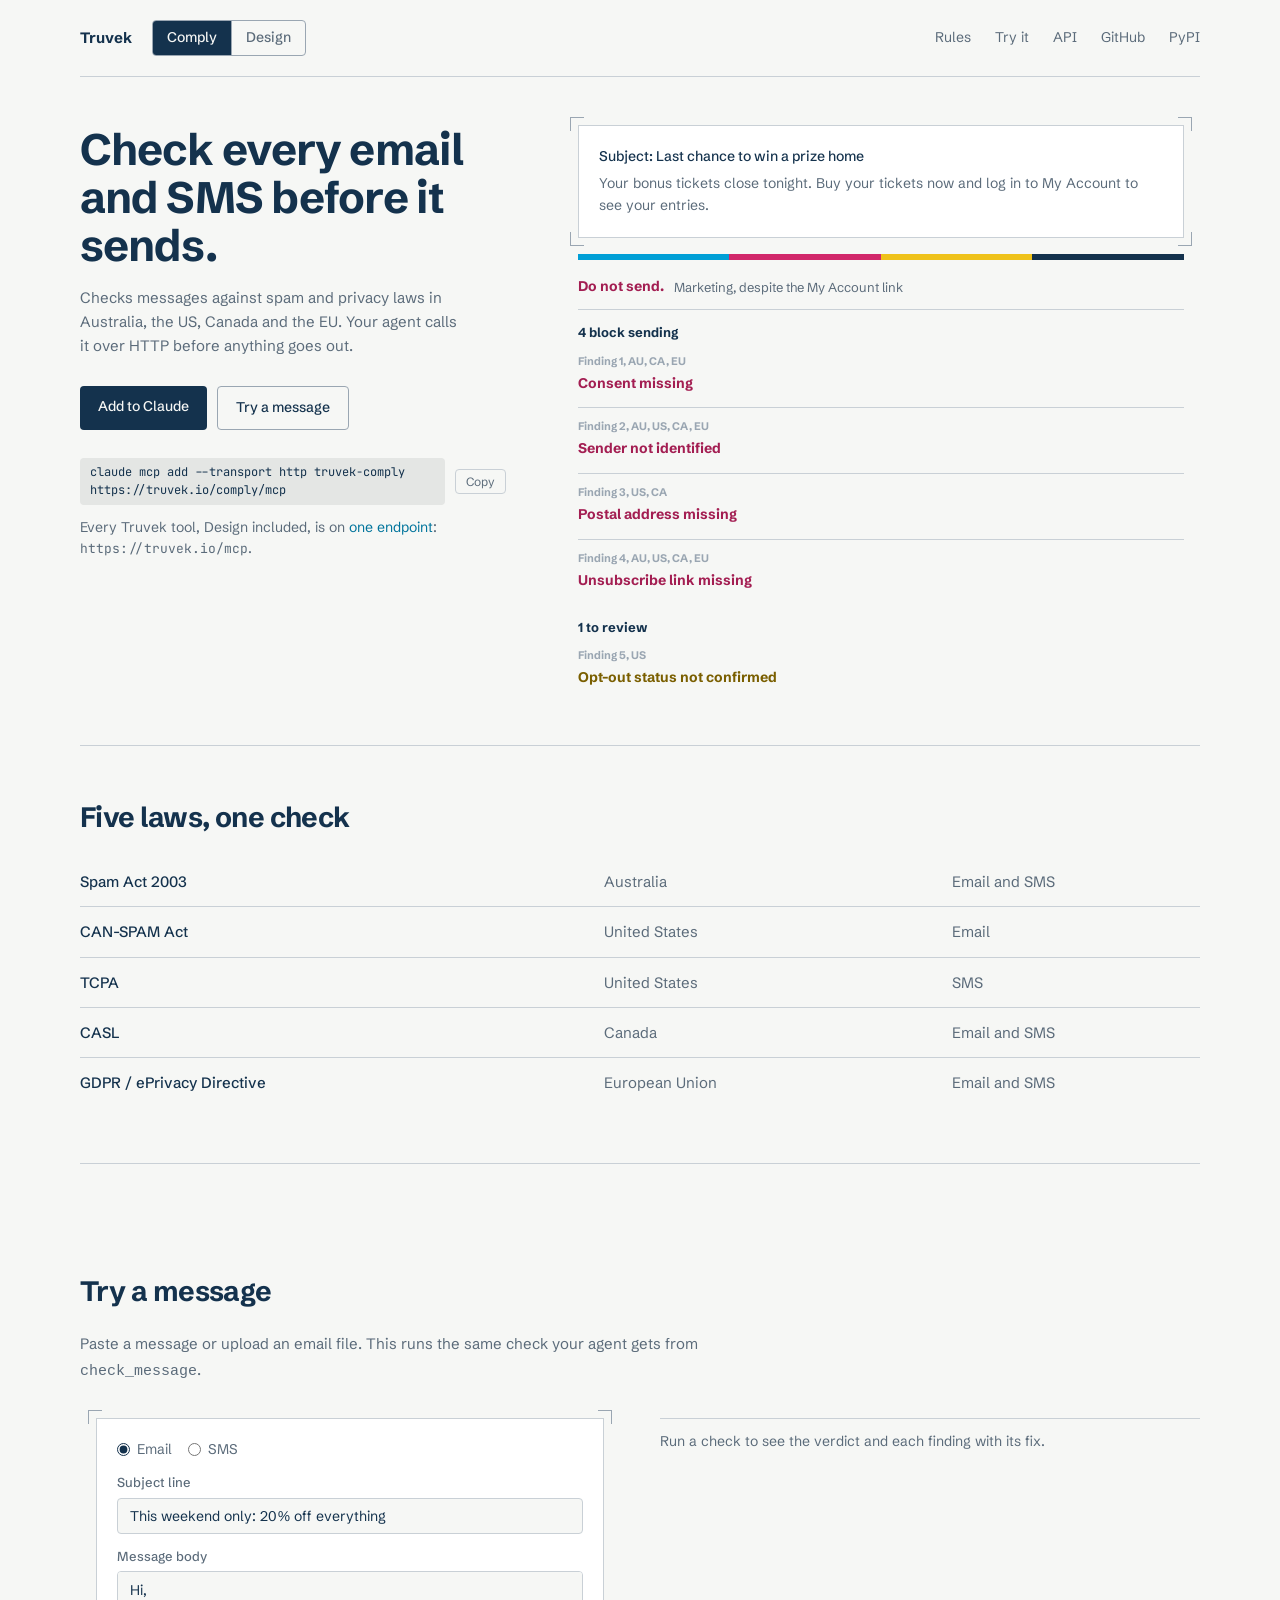
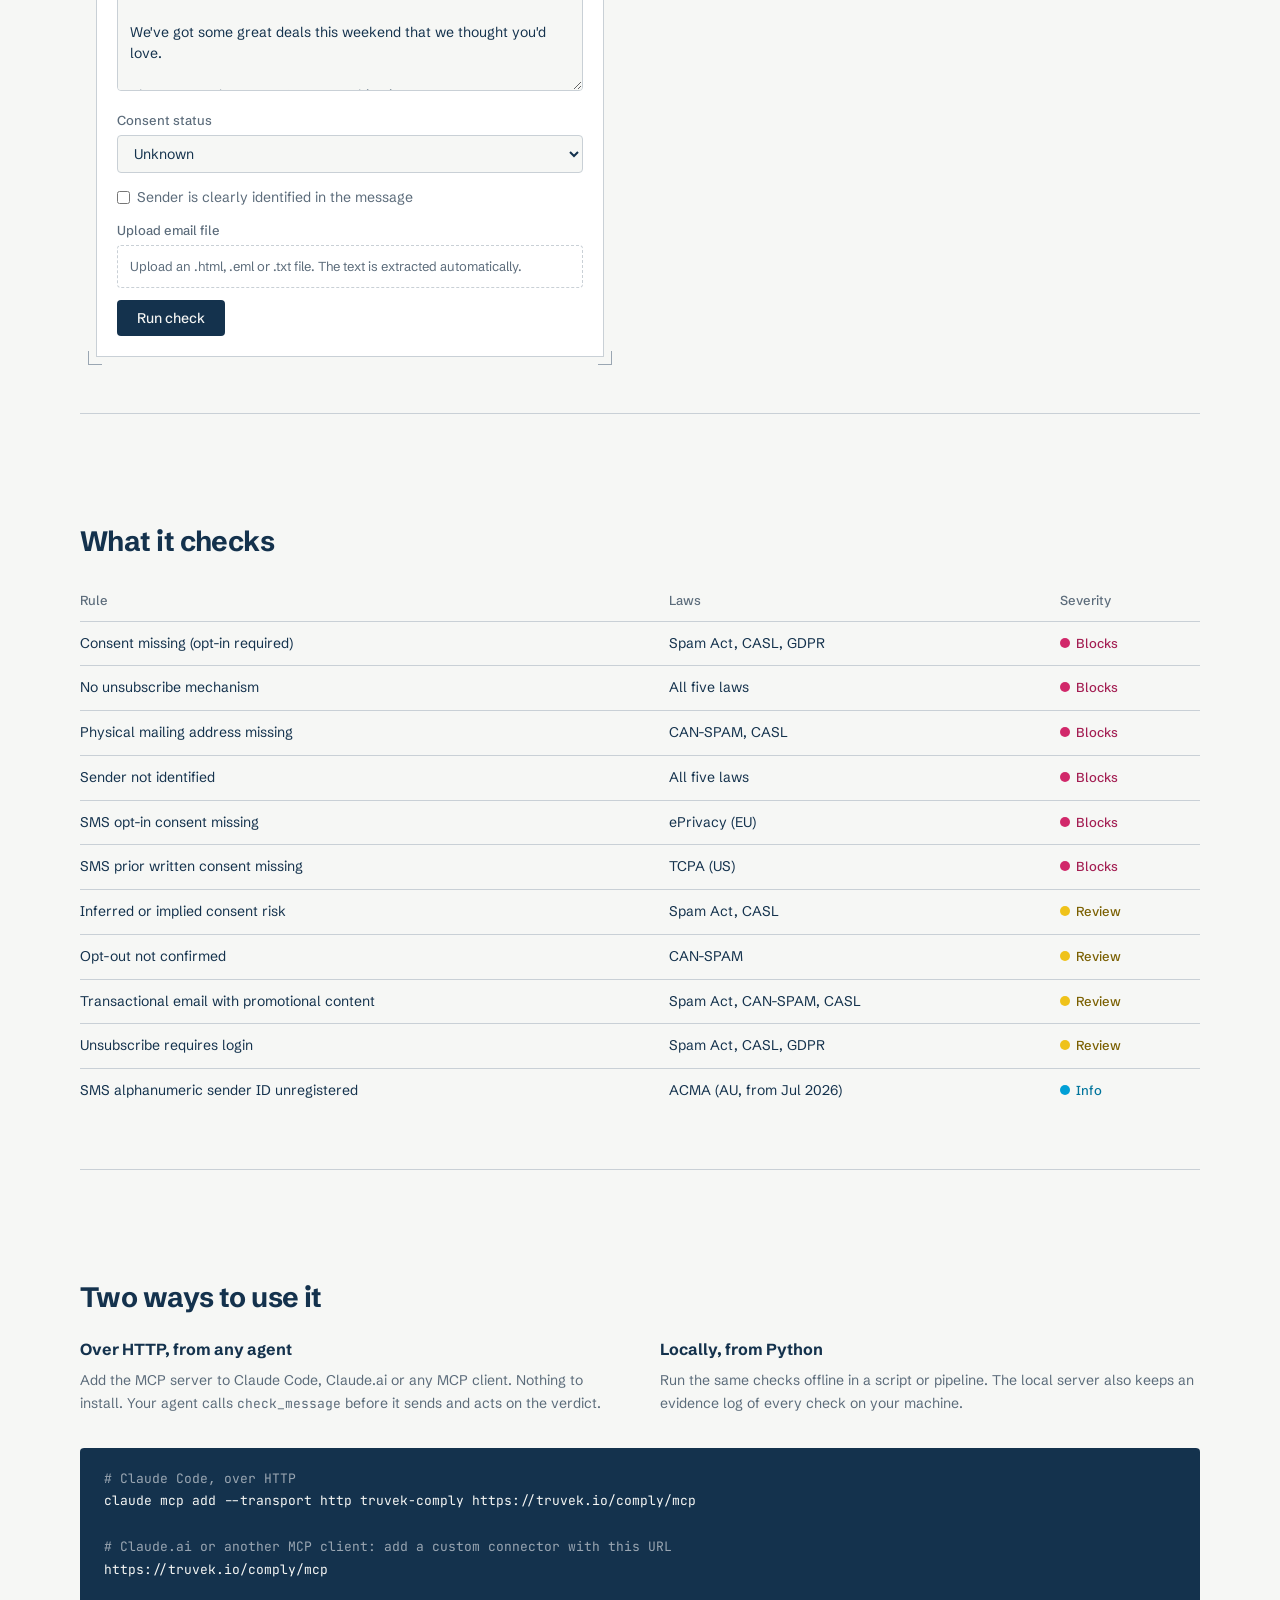
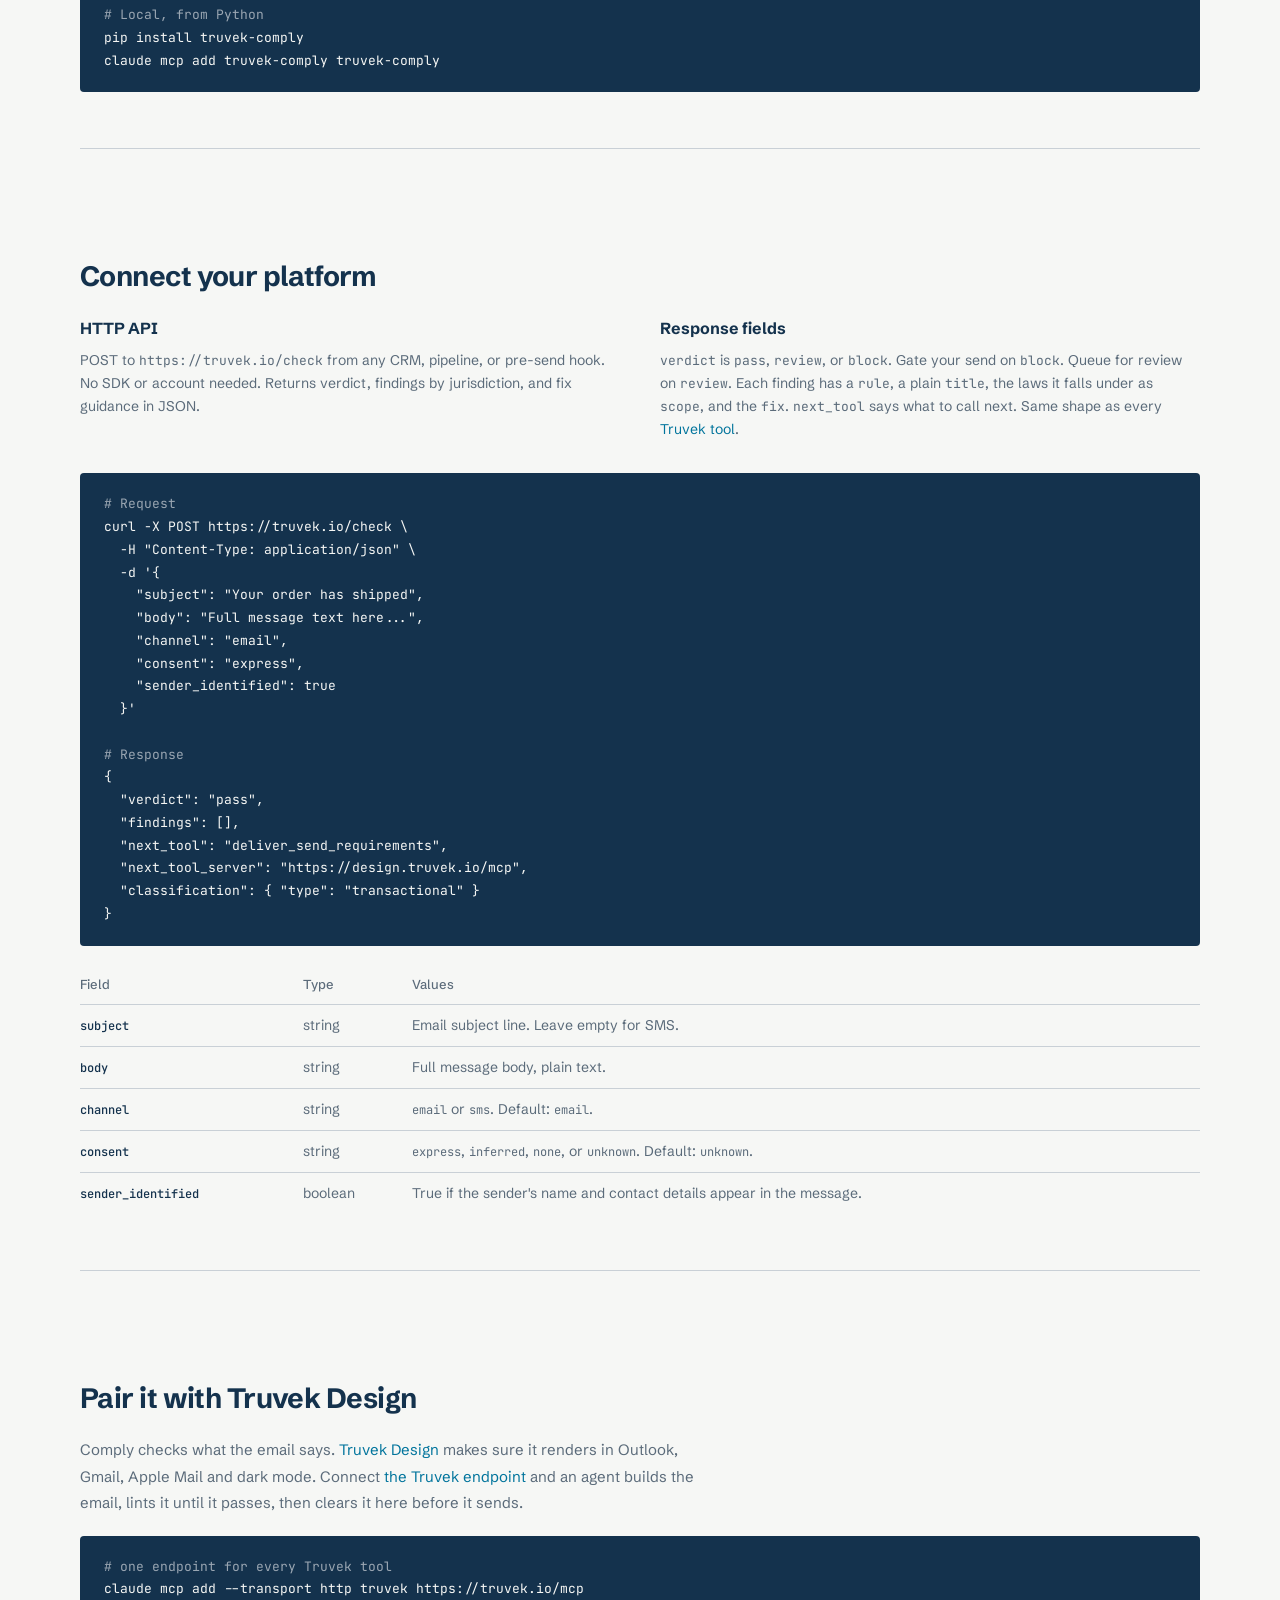
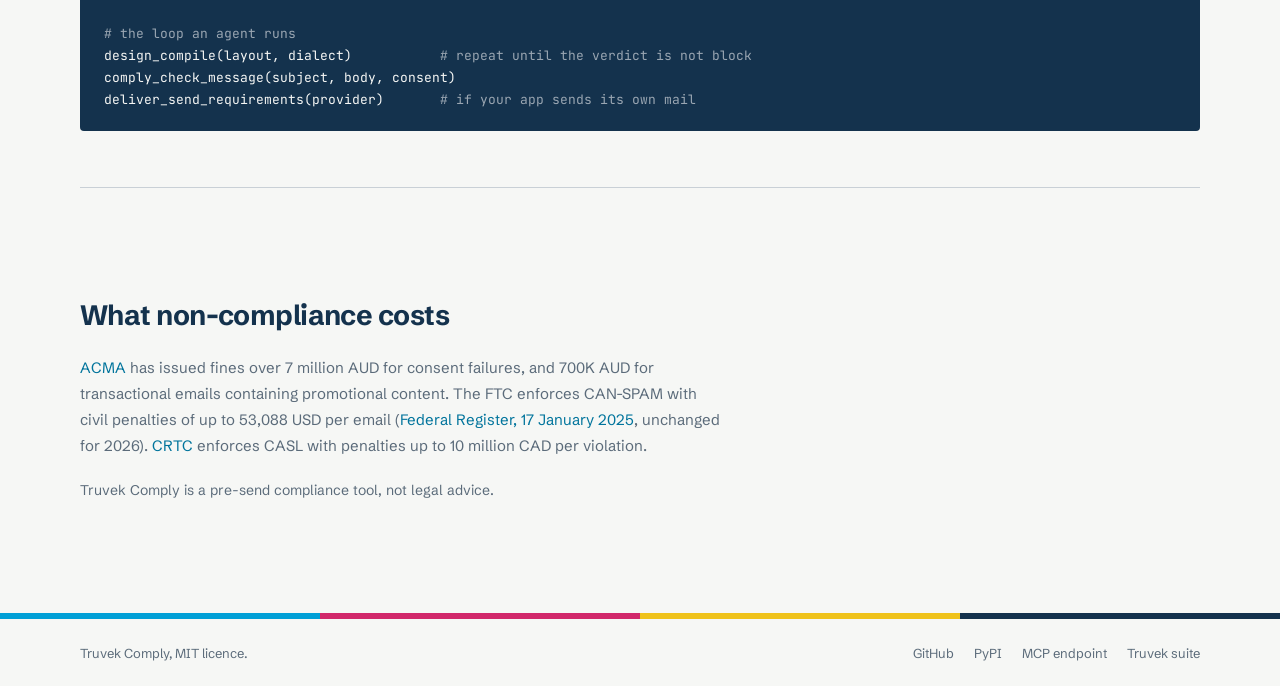
==== static/comply.html @ 64cd944d "Truvek suite at the root, Comply at /comply / is now the suite: the agent loop and one HTTP install " ====
<!DOCTYPE html>
<html lang="en">
<head>
  <meta charset="UTF-8">
  <meta name="viewport" content="width=device-width, initial-scale=1.0">
  <title>Truvek Comply: pre-send compliance for email and SMS</title>
  <meta name="description" content="Checks messages against spam and privacy laws before you send. Covers Spam Act (AU), CAN-SPAM (US), CASL (CA), and GDPR (EU). Works as an MCP tool inside Claude.">
  <link rel="preconnect" href="https://fonts.googleapis.com">
  <link rel="preconnect" href="https://fonts.gstatic.com" crossorigin>
  <link href="https://fonts.googleapis.com/css2?family=Schibsted+Grotesk:wght@400;500;700&family=JetBrains+Mono:wght@400;500&display=swap" rel="stylesheet">
  <style>
    *, *::before, *::after { box-sizing: border-box; margin: 0; padding: 0; }

    :root {
      --proof-white: #F6F7F5;
      --press-navy:  #14324D;
      --rule-slate:  #9AA6B2;
      --rule-light:  #C9D0D6;
      --text-muted:  #5B6B7A;
      --magenta:     #D1286A;
      --magenta-ink: #A31E52;
      --yellow:      #EFC21A;
      --yellow-ink:  #7A5F00;
      --cyan:        #009FD6;
      --cyan-ink:    #00749C;
    }

    html { scroll-behavior: smooth; }

    body {
      background: var(--proof-white);
      color: var(--press-navy);
      font-family: 'Schibsted Grotesk', system-ui, sans-serif;
      font-size: 16px;
      line-height: 1.55;
    }

    a { color: var(--cyan-ink); text-decoration: none; }
    a:hover { text-decoration: underline; }

    *:focus-visible {
      outline: 2px solid var(--cyan);
      outline-offset: 2px;
    }

    @media (prefers-reduced-motion: reduce) {
      *, *::before, *::after { transition-duration: 0.01ms !important; }
    }

    /* ---- layout ---- */
    .wrap { max-width: 1200px; margin: 0 auto; padding: 0 40px; }
    @media (max-width: 600px) { .wrap { padding: 0 20px; } }

    /* ---- nav ---- */
    nav { padding: 20px 0 0; }
    .nav-inner {
      display: flex;
      align-items: center;
      justify-content: space-between;
      border-bottom: 1px solid var(--rule-light);
      padding-bottom: 20px;
    }
    .logo { font-weight: 700; font-size: 15px; color: var(--press-navy); }
    .nav-inner { flex-wrap: wrap; gap: 16px; }
    .brand { display: flex; align-items: center; gap: 20px; flex-wrap: wrap; }
    /* suite switch: same markup and styles as static/design.html */
    .suite { display: flex; border: 1px solid var(--rule-slate); border-radius: 4px; overflow: hidden; }
    .suite a { padding: 6px 14px; font-size: 14px; font-weight: 500; color: var(--text-muted); }
    .suite a + a { border-left: 1px solid var(--rule-slate); }
    .suite a:hover { color: var(--press-navy); text-decoration: none; }
    .suite a[aria-current="page"] { background: var(--press-navy); color: var(--proof-white); }
    .nav-links { display: flex; gap: 24px; font-size: 14px; flex-wrap: wrap; }
    .suite-loop { background: var(--press-navy); color: var(--proof-white); border-radius: 4px; padding: 20px 24px; font-family: 'JetBrains Mono', monospace; font-size: 13px; line-height: 1.7; overflow-x: auto; white-space: pre; margin-top: 20px; }
    .suite-loop .c { color: var(--rule-slate); }
    .nav-links a { color: var(--text-muted); }
    .nav-links a:hover { color: var(--press-navy); text-decoration: none; }

    /* ---- hero ---- */
    .hero { padding: 48px 0 0; }
    .hero-grid {
      display: grid;
      grid-template-columns: 2fr 3fr;
      gap: 56px;
      align-items: start;
      border-bottom: 1px solid var(--rule-light);
      padding-bottom: 0;
    }
    @media (max-width: 860px) {
      .hero-grid { grid-template-columns: 1fr; gap: 40px; }
    }
    /* let grid columns shrink below their content so long code lines scroll inside their box */
    .hero-grid > * { min-width: 0; }

    /* ---- hero left ---- */
    .hero-left { padding-bottom: 48px; }

    h1 {
      font-size: 44px;
      font-weight: 700;
      letter-spacing: -0.02em;
      line-height: 1.1;
      margin-bottom: 16px;
      max-width: 420px;
    }
    .hero-sub {
      font-size: 15px;
      color: var(--text-muted);
      max-width: 380px;
      margin-bottom: 28px;
      line-height: 1.6;
    }
    .btn-row { display: flex; gap: 10px; flex-wrap: wrap; margin-bottom: 28px; }

    .btn-primary {
      display: inline-block;
      background: var(--press-navy);
      color: var(--proof-white);
      font-family: inherit;
      font-weight: 500;
      font-size: 14px;
      padding: 10px 18px;
      border: none;
      border-radius: 4px;
      cursor: pointer;
      text-decoration: none;
      transition: opacity 0.12s;
    }
    .btn-primary:hover { opacity: 0.85; text-decoration: none; color: var(--proof-white); }

    .btn-secondary {
      display: inline-block;
      background: transparent;
      color: var(--press-navy);
      font-family: inherit;
      font-weight: 500;
      font-size: 14px;
      padding: 10px 18px;
      border: 1px solid var(--rule-slate);
      border-radius: 4px;
      cursor: pointer;
      text-decoration: none;
      transition: border-color 0.12s;
    }
    .btn-secondary:hover { border-color: var(--press-navy); text-decoration: none; color: var(--press-navy); }

    .install-lines { display: flex; flex-direction: column; gap: 8px; }
    .install-line {
      display: flex;
      align-items: center;
      gap: 10px;
    }
    .install-code {
      font-family: 'JetBrains Mono', monospace;
      font-size: 12px;
      color: var(--press-navy);
      background: #E4E6E4;
      padding: 5px 10px;
      border-radius: 4px;
      flex: 1;
    }
    .copy-btn {
      font-family: inherit;
      font-size: 12px;
      color: var(--text-muted);
      background: none;
      border: 1px solid var(--rule-light);
      border-radius: 4px;
      padding: 4px 10px;
      cursor: pointer;
      transition: color 0.12s, border-color 0.12s;
      white-space: nowrap;
    }
    .copy-btn:hover { color: var(--press-navy); border-color: var(--rule-slate); }
    .copy-btn.copied { color: var(--cyan-ink); border-color: var(--cyan); }

    /* ---- hero right: proof checker ---- */
    .hero-right { padding-bottom: 24px; }

    /* crop marks */
    .proof-wrap {
      position: relative;
      margin: 0 16px;
    }
    .cm {
      position: absolute;
      width: 14px;
      height: 14px;
    }
    .cm-tl { top: -8px; left: -8px; border-top: 1px solid var(--rule-slate); border-left: 1px solid var(--rule-slate); }
    .cm-tr { top: -8px; right: -8px; border-top: 1px solid var(--rule-slate); border-right: 1px solid var(--rule-slate); }
    .cm-bl { bottom: -8px; left: -8px; border-bottom: 1px solid var(--rule-slate); border-left: 1px solid var(--rule-slate); }
    .cm-br { bottom: -8px; right: -8px; border-bottom: 1px solid var(--rule-slate); border-right: 1px solid var(--rule-slate); }

    .proof-inner {
      border: 1px solid var(--rule-light);
      border-radius: 0;
      background: #fff;
      padding: 20px;
    }

    .proof-controls { display: flex; flex-direction: column; gap: 12px; }

    .channel-row { display: flex; gap: 16px; }
    .channel-opt {
      display: flex;
      align-items: center;
      gap: 7px;
      font-size: 14px;
      color: var(--text-muted);
      cursor: pointer;
    }
    .channel-opt input { accent-color: var(--press-navy); }

    .field-label {
      display: block;
      font-size: 13px;
      font-weight: 500;
      color: var(--text-muted);
      margin-bottom: 5px;
    }

    .proof-input, .proof-textarea {
      width: 100%;
      background: var(--proof-white);
      border: 1px solid var(--rule-light);
      border-radius: 4px;
      color: var(--press-navy);
      font-family: inherit;
      font-size: 14px;
      padding: 8px 12px;
      outline: none;
      transition: border-color 0.12s;
    }
    .proof-input:focus, .proof-textarea:focus { border-color: var(--rule-slate); }
    .proof-textarea { min-height: 120px; resize: vertical; line-height: 1.5; }

    /* paste zone */
    .paste-zone {
      border: 1px dashed var(--rule-light);
      border-radius: 4px;
      padding: 10px 12px;
      font-size: 13px;
      color: var(--text-muted);
      cursor: pointer;
      position: relative;
      transition: border-color 0.12s;
    }
    .paste-zone:hover { border-color: var(--rule-slate); }
    .paste-zone input[type="file"] {
      position: absolute; inset: 0; opacity: 0; cursor: pointer; width: 100%; height: 100%;
    }
    .ocr-status { font-size: 12px; color: var(--text-muted); margin-top: 4px; display: none; }

    .run-btn {
      align-self: flex-start;
      background: var(--press-navy);
      color: var(--proof-white);
      font-family: inherit;
      font-weight: 500;
      font-size: 14px;
      padding: 9px 20px;
      border: none;
      border-radius: 4px;
      cursor: pointer;
      transition: opacity 0.12s;
    }
    .run-btn:hover { opacity: 0.85; }
    .run-btn:disabled { opacity: 0.5; cursor: not-allowed; }

    /* CMY strip: under the hero proof and at the top of the footer only */
    .cmy-strip { display: flex; height: 6px; }
    .cmy-strip span { flex: 1; }
    .cmy-cyan    { background: var(--cyan); }
    .cmy-magenta { background: var(--magenta); }
    .cmy-yellow  { background: var(--yellow); }
    .cmy-navy    { background: var(--press-navy); }

    /* findings rail */
    .findings-rail {
      padding: 16px 0 20px;
      display: none;
    }
    .verdict-row {
      display: flex;
      align-items: center;
      gap: 10px;
      padding-bottom: 12px;
      border-bottom: 1px solid var(--rule-light);
      margin-bottom: 12px;
    }
    .verdict-word {
      font-size: 14px;
      font-weight: 700;
    }
    .verdict-pass   { color: var(--cyan-ink); }
    .verdict-review { color: var(--yellow-ink); }
    .verdict-block  { color: var(--magenta-ink); }
    .result-class   { font-size: 13px; color: var(--text-muted); }

    .finding {
      padding: 10px 0;
      border-bottom: 1px solid var(--rule-light);
    }
    .finding:last-child { border-bottom: none; }
    .finding-num  { font-size: 11px; font-weight: 700; color: var(--rule-slate); margin-bottom: 3px; }
    .finding-title { font-size: 14px; font-weight: 700; margin-bottom: 3px; }
    .finding-why   { font-size: 13px; color: var(--text-muted); margin-bottom: 3px; }
    .finding-fix   { font-size: 13px; color: var(--text-muted); }
    .finding-fix strong { color: var(--press-navy); font-weight: 500; }

    .finding-block .finding-title  { color: var(--magenta-ink); }
    .finding-review .finding-title { color: var(--yellow-ink); }
    .finding-info .finding-title   { color: var(--cyan-ink); }

    .clear-to-send { font-size: 14px; font-weight: 700; color: var(--cyan-ink); padding: 8px 0; }
    .check-error   { font-size: 14px; color: var(--magenta-ink); padding: 8px 0; }

    .hero-note { font-size: 14px; color: var(--text-muted); margin-top: 12px; max-width: 52ch; }
    .hero-note code { font-family: 'JetBrains Mono', monospace; font-size: 13px; }
    .proof-label { font-size: 14px; font-weight: 500; margin-bottom: 6px; }
    .proof-body { font-size: 14px; color: var(--text-muted); }
    .proof-strip { margin: 16px 16px 0; }
    .findings-rail.sample { display: block; margin: 0 16px; }
    .group-head { font-size: 13px; font-weight: 700; margin: 12px 0 0; color: var(--press-navy); }
    .finding-list { list-style: none; }
    .demo-grid { display: grid; grid-template-columns: 1fr 1fr; gap: 40px; align-items: start; margin-top: 32px; }
    .demo-grid .findings-rail { display: block; padding-top: 0; }
    .rail-empty { font-size: 14px; color: var(--text-muted); border-top: 1px solid var(--rule-light); padding-top: 12px; }
    .demo-grid > * { min-width: 0; }
    @media (max-width: 860px) { .demo-grid { grid-template-columns: 1fr; gap: 24px; } }

    /* ---- sections ---- */
    section { padding: 56px 0; }
    .section-wrap { border-bottom: 1px solid var(--rule-light); padding-bottom: 56px; }
    section:last-of-type .section-wrap { border-bottom: none; }

    h2 {
      font-size: 28px;
      font-weight: 700;
      letter-spacing: -0.02em;
      line-height: 1.1;
      margin-bottom: 24px;
    }
    h3 { font-size: 16px; font-weight: 700; margin-bottom: 8px; }

    /* ---- laws list ---- */
    .laws-list { width: 100%; border-collapse: collapse; font-size: 15px; }
    .laws-list td {
      padding: 13px 0;
      border-bottom: 1px solid var(--rule-light);
      vertical-align: top;
    }
    .laws-list tr:last-child td { border-bottom: none; }
    .laws-list .law-name { font-weight: 500; padding-right: 32px; white-space: nowrap; }
    .laws-list .law-region { color: var(--text-muted); padding-right: 32px; }
    .laws-list .law-channel { color: var(--text-muted); }
    @media (max-width: 600px) {
      .laws-list .law-name, .laws-list .law-region { padding-right: 16px; white-space: normal; }
    }

    /* ---- rules table ---- */
    .rules-table { width: 100%; border-collapse: collapse; font-size: 14px; }
    .rules-table th {
      text-align: left;
      font-size: 13px;
      font-weight: 500;
      color: var(--text-muted);
      padding: 10px 12px 10px 0;
      border-bottom: 1px solid var(--rule-light);
    }
    .rules-table td {
      padding: 11px 12px 11px 0;
      border-bottom: 1px solid var(--rule-light);
      vertical-align: middle;
    }
    .rules-table tr:last-child td { border-bottom: none; }
    .sev {
      display: inline-flex;
      align-items: center;
      gap: 6px;
      font-size: 13px;
      white-space: nowrap;
    }
    .sev-dot {
      width: 10px;
      height: 10px;
      border-radius: 50%;
      flex-shrink: 0;
    }
    .sev-block  .sev-dot { background: var(--magenta); }
    .sev-block  .sev-word { color: var(--magenta-ink); font-weight: 500; }
    .sev-review .sev-dot { background: var(--yellow); }
    .sev-review .sev-word { color: var(--yellow-ink); font-weight: 500; }
    .sev-info   .sev-dot { background: var(--cyan); }
    .sev-info   .sev-word { color: var(--cyan-ink); font-weight: 500; }

    /* ---- usage ---- */
    .two-col { display: grid; grid-template-columns: 1fr 1fr; gap: 40px; margin-bottom: 32px; }
    @media (max-width: 600px) { .two-col { grid-template-columns: 1fr; } }
    .two-col p { font-size: 14px; color: var(--text-muted); line-height: 1.65; margin-top: 6px; }

    .code-block {
      background: var(--press-navy);
      color: var(--proof-white);
      border-radius: 4px;
      padding: 20px 24px;
      font-family: 'JetBrains Mono', monospace;
      font-size: 13px;
      line-height: 1.75;
      overflow-x: auto;
    }
    .code-comment { color: var(--rule-slate); }

    /* ---- api ---- */
    .api-params { width: 100%; border-collapse: collapse; font-size: 14px; margin-top: 28px; }
    .api-params th { text-align: left; font-weight: 500; color: var(--text-muted); font-size: 13px; padding: 0 12px 10px 0; border-bottom: 1px solid var(--rule-light); }
    .api-params td { padding: 10px 12px 10px 0; border-bottom: 1px solid var(--rule-light); vertical-align: top; color: var(--text-muted); line-height: 1.5; }
    .api-params td:first-child { color: var(--press-navy); font-weight: 500; white-space: nowrap; }
    .api-params td code, .api-params th code { font-family: 'JetBrains Mono', monospace; font-size: 12px; }
    .api-params tr:last-child td { border-bottom: none; }

    /* ---- stakes ---- */
    .stakes-text { font-size: 15px; color: var(--text-muted); max-width: 640px; line-height: 1.75; }
    .stakes-text a { color: var(--cyan-ink); }
    .disclaimer { font-size: 14px; color: var(--text-muted); margin-top: 20px; }

    /* ---- footer ---- */
    footer { padding: 0; }
    .foot-inner {
      display: flex;
      align-items: center;
      justify-content: space-between;
      flex-wrap: wrap;
      gap: 12px;
      padding: 24px 0;
    }
    .foot-copy { font-size: 13px; color: var(--text-muted); }
    .foot-links { display: flex; gap: 20px; font-size: 13px; }
    .foot-links a { color: var(--text-muted); }
    .foot-links a:hover { color: var(--press-navy); }
  </style>
</head>
<body>

<nav>
  <div class="wrap">
    <div class="nav-inner">
      <div class="brand">
        <a href="/" class="logo">Truvek</a>
        <div class="suite" role="group" aria-label="Truvek products">
          <a href="/comply" aria-current="page">Comply</a>
          <a href="/design">Design</a>
        </div>
      </div>
      <div class="nav-links">
        <a href="#rules">Rules</a>
        <a href="#try">Try it</a>
        <a href="#api">API</a>
        <a href="https://github.com/Truckling/truvek-comply">GitHub</a>
        <a href="https://pypi.org/project/truvek-comply/">PyPI</a>
      </div>
    </div>
  </div>
</nav>

<section class="hero">
  <div class="wrap">
    <div class="hero-grid">

      <div class="hero-left">
        <h1>Check every email and SMS before it sends.</h1>
        <p class="hero-sub">Checks messages against spam and privacy laws in Australia, the US, Canada and the EU. Your agent calls it over HTTP before anything goes out.</p>
        <div class="btn-row">
          <a href="https://claude.ai/settings/integrations?url=https%3A%2F%2Ftruvek.io%2Fcomply%2Fmcp" class="btn-primary">Add to Claude</a>
          <a href="#try" class="btn-secondary">Try a message</a>
        </div>
        <div class="install-lines">
          <div class="install-line">
            <code class="install-code">claude mcp add --transport http truvek-comply https://truvek.io/comply/mcp</code>
            <button class="copy-btn" data-copy="claude mcp add --transport http truvek-comply https://truvek.io/comply/mcp">Copy</button>
          </div>
        </div>
        <p class="hero-note">Every Truvek tool, Design included, is on <a href="/">one endpoint</a>: <code>https://truvek.io/mcp</code>.</p>
      </div>

      <!-- right: a real check_message result as the proof -->
      <div class="hero-right">
        <div class="proof-wrap">
          <span class="cm cm-tl" aria-hidden="true"></span>
          <span class="cm cm-tr" aria-hidden="true"></span>
          <span class="cm cm-bl" aria-hidden="true"></span>
          <span class="cm cm-br" aria-hidden="true"></span>
          <div class="proof-inner">
            <p class="proof-label">Subject: Last chance to win a prize home</p>
            <p class="proof-body">Your bonus tickets close tonight. Buy your tickets now and log in to My Account to see your entries.</p>
          </div>
        </div>
        <div class="cmy-strip proof-strip" aria-hidden="true"><span class="cmy-cyan"></span><span class="cmy-magenta"></span><span class="cmy-yellow"></span><span class="cmy-navy"></span></div>
        <div class="findings-rail sample" role="region" aria-label="Sample check result">
          <div class="verdict-row">
            <span class="verdict-word verdict-block">Do not send.</span>
            <span class="result-class">Marketing, despite the My Account link</span>
          </div>
          <h3 class="group-head">4 block sending</h3>
          <ul class="finding-list">
            <li class="finding finding-block"><div class="finding-num">Finding 1, AU, CA, EU</div><div class="finding-title">Consent missing</div></li>
            <li class="finding finding-block"><div class="finding-num">Finding 2, AU, US, CA, EU</div><div class="finding-title">Sender not identified</div></li>
            <li class="finding finding-block"><div class="finding-num">Finding 3, US, CA</div><div class="finding-title">Postal address missing</div></li>
            <li class="finding finding-block"><div class="finding-num">Finding 4, AU, US, CA, EU</div><div class="finding-title">Unsubscribe link missing</div></li>
          </ul>
          <h3 class="group-head">1 to review</h3>
          <ul class="finding-list">
            <li class="finding finding-review"><div class="finding-num">Finding 5, US</div><div class="finding-title">Opt-out status not confirmed</div></li>
          </ul>
        </div>
      </div>

    </div>
  </div>
</section>

<section id="laws">
  <div class="wrap">
    <div class="section-wrap">
      <h2>Five laws, one check</h2>
      <table class="laws-list" role="list">
        <tbody>
          <tr>
            <td class="law-name">Spam Act 2003</td>
            <td class="law-region">Australia</td>
            <td class="law-channel">Email and SMS</td>
          </tr>
          <tr>
            <td class="law-name">CAN-SPAM Act</td>
            <td class="law-region">United States</td>
            <td class="law-channel">Email</td>
          </tr>
          <tr>
            <td class="law-name">TCPA</td>
            <td class="law-region">United States</td>
            <td class="law-channel">SMS</td>
          </tr>
          <tr>
            <td class="law-name">CASL</td>
            <td class="law-region">Canada</td>
            <td class="law-channel">Email and SMS</td>
          </tr>
          <tr>
            <td class="law-name">GDPR / ePrivacy Directive</td>
            <td class="law-region">European Union</td>
            <td class="law-channel">Email and SMS</td>
          </tr>
        </tbody>
      </table>
    </div>
  </div>
</section>

<section id="try">
  <div class="wrap">
    <div class="section-wrap">
      <h2>Try a message</h2>
      <p class="stakes-text">Paste a message or upload an email file. This runs the same check your agent gets from <code>check_message</code>.</p>
      <div class="demo-grid">
        <div>
        <div class="proof-wrap">
          <span class="cm cm-tl" aria-hidden="true"></span>
          <span class="cm cm-tr" aria-hidden="true"></span>
          <span class="cm cm-bl" aria-hidden="true"></span>
          <span class="cm cm-br" aria-hidden="true"></span>
          <div class="proof-inner">
            <div class="proof-controls">
              <div class="channel-row" role="group" aria-label="Message channel">
                <label class="channel-opt">
                  <input type="radio" name="channel" value="email" checked> Email
                </label>
                <label class="channel-opt">
                  <input type="radio" name="channel" value="sms"> SMS
                </label>
              </div>
              <div id="subject-wrap">
                <label class="field-label" for="demo-subject">Subject line</label>
                <input type="text" id="demo-subject" class="proof-input" value="This weekend only: 20% off everything">
              </div>
              <div>
                <label class="field-label" for="demo-body">Message body</label>
                <textarea id="demo-body" class="proof-textarea">Hi,

We've got some great deals this weekend that we thought you'd love.

Shop now and save 20% on everything in store.

The Marketing Team</textarea>
              </div>
              <div>
                <label class="field-label" for="demo-consent">Consent status</label>
                <select id="demo-consent" class="proof-input">
                  <option value="unknown">Unknown</option>
                  <option value="express">Express (opted in)</option>
                  <option value="inferred">Inferred (existing customer)</option>
                  <option value="none">None</option>
                </select>
              </div>
              <div>
                <label class="channel-opt" style="margin-top:2px">
                  <input type="checkbox" id="demo-sender" style="accent-color:var(--press-navy)"> Sender is clearly identified in the message
                </label>
              </div>
              <div>
                <label class="field-label">Upload email file</label>
                <div class="paste-zone" id="paste-zone" tabindex="0" role="button" aria-label="Upload an .html, .eml or .txt email file to extract text">
                  <input type="file" accept=".html,.htm,.eml,.txt,text/html,message/rfc822,text/plain" id="file-upload" aria-hidden="true">
                  Upload an .html, .eml or .txt file. The text is extracted automatically.
                  <div class="ocr-status" id="ocr-status"></div>
                </div>
              </div>
              <button class="run-btn" id="run-check">Run check</button>
            </div>
          </div>
        </div>

        </div>
        <div class="findings-rail" id="findings-rail" aria-live="polite" role="region" aria-label="Check results"><p class="rail-empty">Run a check to see the verdict and each finding with its fix.</p></div>
      </div>
    </div>
  </div>
</section>

<section id="rules">
  <div class="wrap">
    <div class="section-wrap">
      <h2>What it checks</h2>
      <table class="rules-table">
        <thead>
          <tr>
            <th>Rule</th>
            <th>Laws</th>
            <th>Severity</th>
          </tr>
        </thead>
        <tbody>
          <tr><td>Consent missing (opt-in required)</td><td>Spam Act, CASL, GDPR</td><td><span class="sev sev-block"><span class="sev-dot"></span><span class="sev-word">Blocks</span></span></td></tr>
          <tr><td>No unsubscribe mechanism</td><td>All five laws</td><td><span class="sev sev-block"><span class="sev-dot"></span><span class="sev-word">Blocks</span></span></td></tr>
          <tr><td>Physical mailing address missing</td><td>CAN-SPAM, CASL</td><td><span class="sev sev-block"><span class="sev-dot"></span><span class="sev-word">Blocks</span></span></td></tr>
          <tr><td>Sender not identified</td><td>All five laws</td><td><span class="sev sev-block"><span class="sev-dot"></span><span class="sev-word">Blocks</span></span></td></tr>
          <tr><td>SMS opt-in consent missing</td><td>ePrivacy (EU)</td><td><span class="sev sev-block"><span class="sev-dot"></span><span class="sev-word">Blocks</span></span></td></tr>
          <tr><td>SMS prior written consent missing</td><td>TCPA (US)</td><td><span class="sev sev-block"><span class="sev-dot"></span><span class="sev-word">Blocks</span></span></td></tr>
          <tr><td>Inferred or implied consent risk</td><td>Spam Act, CASL</td><td><span class="sev sev-review"><span class="sev-dot"></span><span class="sev-word">Review</span></span></td></tr>
          <tr><td>Opt-out not confirmed</td><td>CAN-SPAM</td><td><span class="sev sev-review"><span class="sev-dot"></span><span class="sev-word">Review</span></span></td></tr>
          <tr><td>Transactional email with promotional content</td><td>Spam Act, CAN-SPAM, CASL</td><td><span class="sev sev-review"><span class="sev-dot"></span><span class="sev-word">Review</span></span></td></tr>
          <tr><td>Unsubscribe requires login</td><td>Spam Act, CASL, GDPR</td><td><span class="sev sev-review"><span class="sev-dot"></span><span class="sev-word">Review</span></span></td></tr>
          <tr><td>SMS alphanumeric sender ID unregistered</td><td>ACMA (AU, from Jul 2026)</td><td><span class="sev sev-info"><span class="sev-dot"></span><span class="sev-word">Info</span></span></td></tr>
        </tbody>
      </table>
    </div>
  </div>
</section>

<section id="usage">
  <div class="wrap">
    <div class="section-wrap">
      <h2>Two ways to use it</h2>
      <div class="two-col">
        <div>
          <h3>Over HTTP, from any agent</h3>
          <p>Add the MCP server to Claude Code, Claude.ai or any MCP client. Nothing to install. Your agent calls <code style="font-family:'JetBrains Mono',monospace;font-size:13px">check_message</code> before it sends and acts on the verdict.</p>
        </div>
        <div>
          <h3>Locally, from Python</h3>
          <p>Run the same checks offline in a script or pipeline. The local server also keeps an evidence log of every check on your machine.</p>
        </div>
      </div>
      <div class="code-block">
        <span class="code-comment"># Claude Code, over HTTP</span><br>
        claude mcp add --transport http truvek-comply https://truvek.io/comply/mcp<br>
        <br>
        <span class="code-comment"># Claude.ai or another MCP client: add a custom connector with this URL</span><br>
        https://truvek.io/comply/mcp<br>
        <br>
        <span class="code-comment"># Local, from Python</span><br>
        pip install truvek-comply<br>
        claude mcp add truvek-comply truvek-comply
      </div>
    </div>
  </div>
</section>

<section id="api">
  <div class="wrap">
    <div class="section-wrap">
      <h2>Connect your platform</h2>
      <div class="two-col">
        <div>
          <h3>HTTP API</h3>
          <p>POST to <code style="font-family:'JetBrains Mono',monospace;font-size:13px">https://truvek.io/check</code> from any CRM, pipeline, or pre-send hook. No SDK or account needed. Returns verdict, findings by jurisdiction, and fix guidance in JSON.</p>
        </div>
        <div>
          <h3>Response fields</h3>
          <p><code style="font-family:'JetBrains Mono',monospace;font-size:13px">verdict</code> is <code style="font-family:'JetBrains Mono',monospace;font-size:13px">pass</code>, <code style="font-family:'JetBrains Mono',monospace;font-size:13px">review</code>, or <code style="font-family:'JetBrains Mono',monospace;font-size:13px">block</code>. Gate your send on <code style="font-family:'JetBrains Mono',monospace;font-size:13px">block</code>. Queue for review on <code style="font-family:'JetBrains Mono',monospace;font-size:13px">review</code>. Each finding has a <code style="font-family:'JetBrains Mono',monospace;font-size:13px">rule</code>, a plain <code style="font-family:'JetBrains Mono',monospace;font-size:13px">title</code>, the laws it falls under as <code style="font-family:'JetBrains Mono',monospace;font-size:13px">scope</code>, and the <code style="font-family:'JetBrains Mono',monospace;font-size:13px">fix</code>. <code style="font-family:'JetBrains Mono',monospace;font-size:13px">next_tool</code> says what to call next. Same shape as every <a href="/tools">Truvek tool</a>.</p>
        </div>
      </div>
      <div class="code-block"><span class="code-comment"># Request</span><br>
curl -X POST https://truvek.io/check \<br>
&nbsp;&nbsp;-H "Content-Type: application/json" \<br>
&nbsp;&nbsp;-d '{<br>
&nbsp;&nbsp;&nbsp;&nbsp;"subject": "Your order has shipped",<br>
&nbsp;&nbsp;&nbsp;&nbsp;"body":    "Full message text here...",<br>
&nbsp;&nbsp;&nbsp;&nbsp;"channel": "email",<br>
&nbsp;&nbsp;&nbsp;&nbsp;"consent": "express",<br>
&nbsp;&nbsp;&nbsp;&nbsp;"sender_identified": true<br>
&nbsp;&nbsp;}'<br>
<br>
<span class="code-comment"># Response</span><br>
{<br>
&nbsp;&nbsp;"verdict": "pass",<br>
&nbsp;&nbsp;"findings": [],<br>
&nbsp;&nbsp;"next_tool": "deliver_send_requirements",<br>
&nbsp;&nbsp;"next_tool_server": "https://design.truvek.io/mcp",<br>
&nbsp;&nbsp;"classification": { "type": "transactional" }<br>
}</div>
      <table class="api-params">
        <thead>
          <tr><th>Field</th><th>Type</th><th>Values</th></tr>
        </thead>
        <tbody>
          <tr><td><code>subject</code></td><td>string</td><td>Email subject line. Leave empty for SMS.</td></tr>
          <tr><td><code>body</code></td><td>string</td><td>Full message body, plain text.</td></tr>
          <tr><td><code>channel</code></td><td>string</td><td><code>email</code> or <code>sms</code>. Default: <code>email</code>.</td></tr>
          <tr><td><code>consent</code></td><td>string</td><td><code>express</code>, <code>inferred</code>, <code>none</code>, or <code>unknown</code>. Default: <code>unknown</code>.</td></tr>
          <tr><td><code>sender_identified</code></td><td>boolean</td><td>True if the sender's name and contact details appear in the message.</td></tr>
        </tbody>
      </table>
    </div>
  </div>
</section>

<section id="suite">
  <div class="wrap">
    <div class="section-wrap">
      <h2>Pair it with Truvek Design</h2>
      <p class="stakes-text">Comply checks what the email says. <a href="/design">Truvek Design</a> makes sure it renders in Outlook, Gmail, Apple Mail and dark mode. Connect <a href="/">the Truvek endpoint</a> and an agent builds the email, lints it until it passes, then clears it here before it sends.</p>
<pre class="suite-loop"><span class="c"># one endpoint for every Truvek tool</span>
claude mcp add --transport http truvek https://truvek.io/mcp

<span class="c"># the loop an agent runs</span>
design_compile(layout, dialect)           <span class="c"># repeat until the verdict is not block</span>
comply_check_message(subject, body, consent)
deliver_send_requirements(provider)       <span class="c"># if your app sends its own mail</span></pre>
    </div>
  </div>
</section>

<section id="stakes">
  <div class="wrap">
    <div class="section-wrap">
      <h2>What non-compliance costs</h2>
      <p class="stakes-text">
        <a href="https://www.acma.gov.au/enforcement-actions" target="_blank" rel="noopener">ACMA</a> has issued fines over 7 million AUD for consent failures, and 700K AUD for transactional emails containing promotional content.
        The FTC enforces CAN-SPAM with civil penalties of up to 53,088 USD per email (<a href="https://www.federalregister.gov/documents/2025/01/17/2025-01361/adjustments-to-civil-penalty-amounts" target="_blank" rel="noopener">Federal Register, 17 January 2025</a>, unchanged for 2026).
        <a href="https://www.fightspam.gc.ca/eic/site/030.nsf/eng/home" target="_blank" rel="noopener">CRTC</a> enforces CASL with penalties up to 10 million CAD per violation.
      </p>
      <p class="disclaimer">Truvek Comply is a pre-send compliance tool, not legal advice.</p>
    </div>
  </div>
</section>

<footer>
  <!-- CMY strip at very top of footer — second of two appearances on page -->
  <div class="cmy-strip" aria-hidden="true">
    <span class="cmy-cyan"></span>
    <span class="cmy-magenta"></span>
    <span class="cmy-yellow"></span>
    <span class="cmy-navy"></span>
  </div>
  <div class="wrap">
    <div class="foot-inner">
      <div class="foot-copy">Truvek Comply, MIT licence.</div>
      <div class="foot-links">
        <a href="https://github.com/Truckling/truvek-comply">GitHub</a>
        <a href="https://pypi.org/project/truvek-comply/">PyPI</a>
        <a href="/comply/mcp">MCP endpoint</a>
        <a href="/">Truvek suite</a>
      </div>
    </div>
  </div>
</footer>

<script>
  // ---- channel toggle ----
  document.querySelectorAll('input[name="channel"]').forEach(r => {
    r.addEventListener('change', () => {
      document.getElementById('subject-wrap').style.display = r.value === 'sms' ? 'none' : '';
    });
  });

  // ---- copy buttons ----
  document.querySelectorAll('.copy-btn').forEach(btn => {
    btn.addEventListener('click', async () => {
      try {
        await navigator.clipboard.writeText(btn.dataset.copy);
        btn.textContent = 'Copied';
        btn.classList.add('copied');
        setTimeout(() => { btn.textContent = 'Copy'; btn.classList.remove('copied'); }, 1600);
      } catch {}
    });
  });

  // ---- file upload: .html, .eml, .txt -> extract text ----
  const pasteZone  = document.getElementById('paste-zone');
  const ocrStatus  = document.getElementById('ocr-status');
  const bodyField  = document.getElementById('demo-body');
  const subjectFld = document.getElementById('demo-subject');
  const fileUpload = document.getElementById('file-upload');

  function extractTextFromHtml(html) {
    const doc = new DOMParser().parseFromString(html, 'text/html');
    doc.querySelectorAll('script, style, head').forEach(el => el.remove());
    return (doc.body.innerText || doc.body.textContent || '').replace(/\n{3,}/g, '\n\n').trim();
  }

  function decodeMimePart(text, encoding) {
    const enc = (encoding || '').toLowerCase().trim();
    if (enc === 'base64') {
      try {
        const bytes = Uint8Array.from(atob(text.replace(/\s/g, '')), c => c.charCodeAt(0));
        return new TextDecoder('utf-8').decode(bytes);
      } catch { return text; }
    }
    if (enc === 'quoted-printable') {
      return text
        .replace(/=\r?\n/g, '')
        .replace(/=([0-9A-Fa-f]{2})/g, (_, h) => String.fromCharCode(parseInt(h, 16)));
    }
    return text;
  }

  function extractFromEml(raw) {
    // Subject and From headers
    const subjectMatch = raw.match(/^Subject:\s*(.+?)(\r?\n(?![\t ]))/im);
    if (subjectMatch) subjectFld.value = subjectMatch[1].trim();
    const fromMatch = raw.match(/^From:\s*(.+?)(\r?\n(?![\t ]))/im);
    if (fromMatch && fromMatch[1].trim()) {
      document.getElementById('demo-sender').checked = true;
    }

    // Find MIME boundary
    const boundaryMatch = raw.match(/boundary=["']?([^"'\r\n;]+)["']?/i);
    if (!boundaryMatch) {
      // Simple non-MIME email — everything after the blank header line
      const sep = raw.indexOf('\r\n\r\n') >= 0 ? '\r\n\r\n' : '\n\n';
      return raw.slice(raw.indexOf(sep) + sep.length).trim();
    }

    const boundary = '--' + boundaryMatch[1].trim();
    const parts = raw.split(new RegExp(boundary + '-{0,2}'));

    let plainText = '';
    let htmlText  = '';

    for (const part of parts) {
      const sep = part.indexOf('\r\n\r\n') >= 0 ? '\r\n\r\n' : '\n\n';
      const hdrEnd = part.indexOf(sep);
      if (hdrEnd < 0) continue;

      const headers = part.slice(0, hdrEnd).toLowerCase();
      const body    = part.slice(hdrEnd + sep.length);

      const ctMatch  = headers.match(/content-type:\s*([^\r\n;]+)/);
      const cteMatch = headers.match(/content-transfer-encoding:\s*([^\r\n]+)/);
      const ct  = ctMatch  ? ctMatch[1].trim()  : '';
      const cte = cteMatch ? cteMatch[1].trim() : '';

      const decoded = decodeMimePart(body, cte);

      if (ct.startsWith('text/plain') && !plainText) plainText = decoded.trim();
      if (ct.startsWith('text/html')  && !htmlText)  htmlText  = decoded;
    }

    if (plainText) return plainText;
    if (htmlText)  return extractTextFromHtml(htmlText);

    // Fallback — no recognised parts
    const sep = raw.indexOf('\r\n\r\n') >= 0 ? '\r\n\r\n' : '\n\n';
    return raw.slice(raw.indexOf(sep) + sep.length).trim();
  }

  function handleFile(file) {
    if (!file) return;
    ocrStatus.style.display = 'block';
    ocrStatus.textContent = 'Reading file...';
    const reader = new FileReader();
    reader.onload = (e) => {
      const raw = e.target.result;
      let text = '';
      const name = file.name.toLowerCase();
      if (name.endsWith('.eml')) {
        text = extractFromEml(raw);
      } else if (name.endsWith('.html') || name.endsWith('.htm') || file.type === 'text/html') {
        text = extractTextFromHtml(raw);
      } else {
        text = raw.trim();
      }
      if (text) {
        bodyField.value = text;
        ocrStatus.textContent = 'Text extracted. Running check...';
        document.getElementById('run-check').click();
        ocrStatus.textContent = 'Text extracted from file.';
      } else {
        ocrStatus.textContent = 'No text found in file. Paste the text manually.';
      }
    };
    reader.readAsText(file);
  }

  fileUpload.addEventListener('change', e => { if (e.target.files[0]) handleFile(e.target.files[0]); });
  pasteZone.addEventListener('dragover', e => { e.preventDefault(); pasteZone.style.borderColor = 'var(--rule-slate)'; });
  pasteZone.addEventListener('dragleave', () => { pasteZone.style.borderColor = ''; });
  pasteZone.addEventListener('drop', e => {
    e.preventDefault();
    pasteZone.style.borderColor = '';
    if (e.dataTransfer.files[0]) handleFile(e.dataTransfer.files[0]);
  });

  // Findings arrive with a plain title and the reason from the server. Escape everything.
  const esc = (t) => String(t ?? '').replace(/[&<>"']/g, c => ({ '&': '&amp;', '<': '&lt;', '>': '&gt;', '"': '&quot;', "'": '&#39;' }[c]));

  // ---- run check ----
  const CLASS_WORDS = { marketing: 'Marketing', transactional: 'Transactional', transactional_with_promotion: 'Transactional with promotion', unclear: 'Unclear' };
  const runBtn     = document.getElementById('run-check');
  const rail       = document.getElementById('findings-rail');

  runBtn.addEventListener('click', async () => {
    const channel          = document.querySelector('input[name="channel"]:checked').value;
    const subject          = document.getElementById('demo-subject').value.trim();
    const body             = bodyField.value.trim();
    const consent          = document.getElementById('demo-consent').value;
    const sender_identified = document.getElementById('demo-sender').checked;

    if (!body) {
      rail.innerHTML = '<div class="check-error">Paste a message body first.</div>';
      rail.style.display = 'block';
      return;
    }

    runBtn.disabled = true;
    runBtn.textContent = 'Checking...';

    try {
      const res  = await fetch('/check', {
        method: 'POST',
        headers: { 'Content-Type': 'application/json' },
        body: JSON.stringify({ subject, body, channel, consent, sender_identified }),
      });
      const data = await res.json();

      if (data.error) {
        rail.innerHTML = `<div class="check-error">${esc(data.error)}</div>`;
      } else {
        const verdict        = data.verdict || 'unknown';
        const classification = (data.classification || {}).type || '';
        const findings       = data.findings || [];

        let html = `<div class="verdict-row">
          <span class="verdict-word verdict-${verdict}">${{ pass: 'Clear to send.', review: 'Needs review.', block: 'Do not send.' }[verdict] || verdict}</span>
          ${classification ? `<span class="result-class">${esc(CLASS_WORDS[classification] || classification.replace(/_/g, ' '))}</span>` : ''}
        </div>`;

        if (findings.length === 0) {
          html += '<div class="clear-to-send">No issues found.</div>';
        } else {
          // Grouped by severity: block sending, to review, then information
          let n = 0;
          for (const [sev, head] of [['block', 'block sending'], ['review', 'to review'], ['info', 'for information']]) {
            const group = findings.filter(f => f.severity === sev);
            if (!group.length) continue;
            html += `<h3 class="group-head">${group.length} ${head}</h3><ul class="finding-list">`;
            group.forEach(f => {
              n++;
              html += `<li class="finding finding-${sev}">
                <div class="finding-num">Finding ${n}${f.scope ? ', ' + esc(f.scope) : ''}</div>
                <div class="finding-title">${esc(f.title)}</div>
                ${f.trigger ? `<div class="finding-why">${esc(f.trigger)}</div>` : ''}
                ${f.fix ? `<div class="finding-fix"><strong>Fix:</strong> ${esc(f.fix)}</div>` : ''}
              </li>`;
            });
            html += '</ul>';
          }
        }

        rail.innerHTML = html;
      }
    } catch {
      rail.innerHTML = '<div class="check-error">Could not reach the server. Try again.</div>';
    }

    rail.style.display = 'block';
    runBtn.disabled = false;
    runBtn.textContent = 'Run check';
  });

  // Do not auto-run on load — user triggers the check manually.
</script>
</body>
</html>
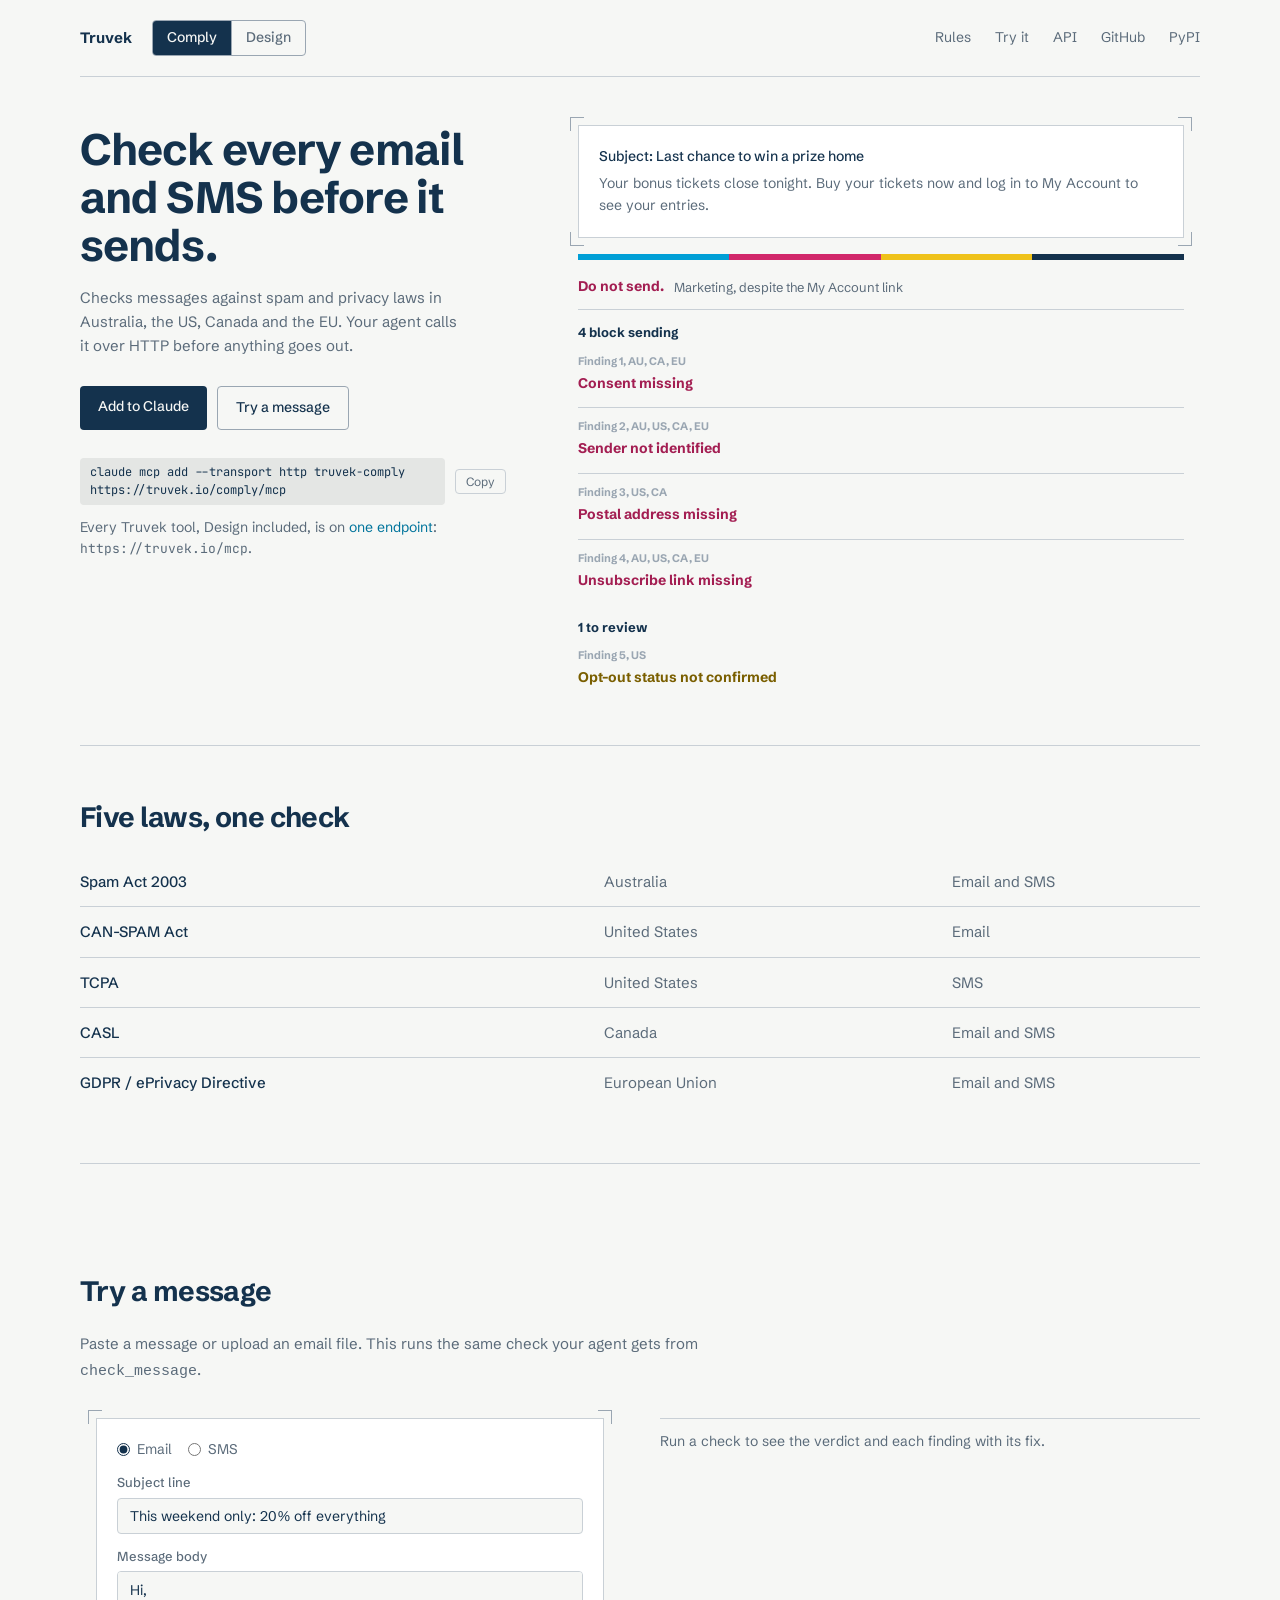
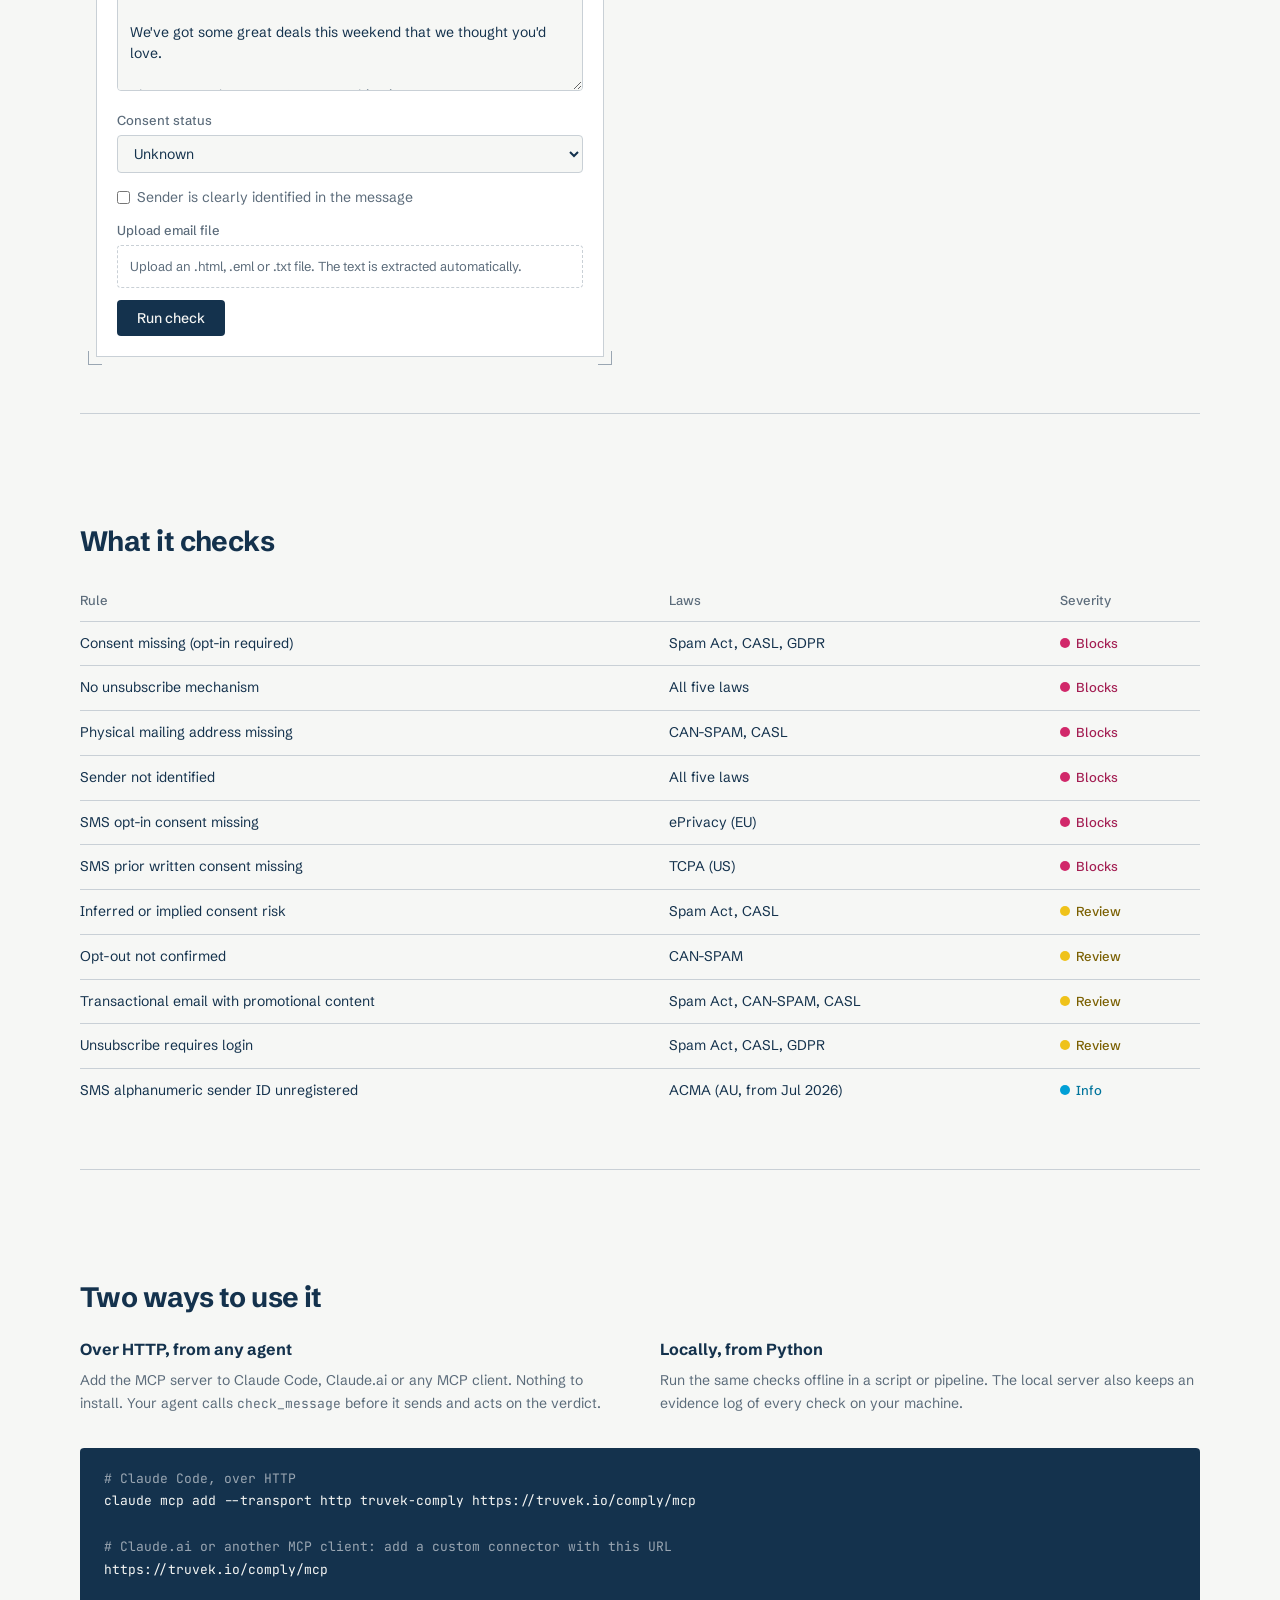
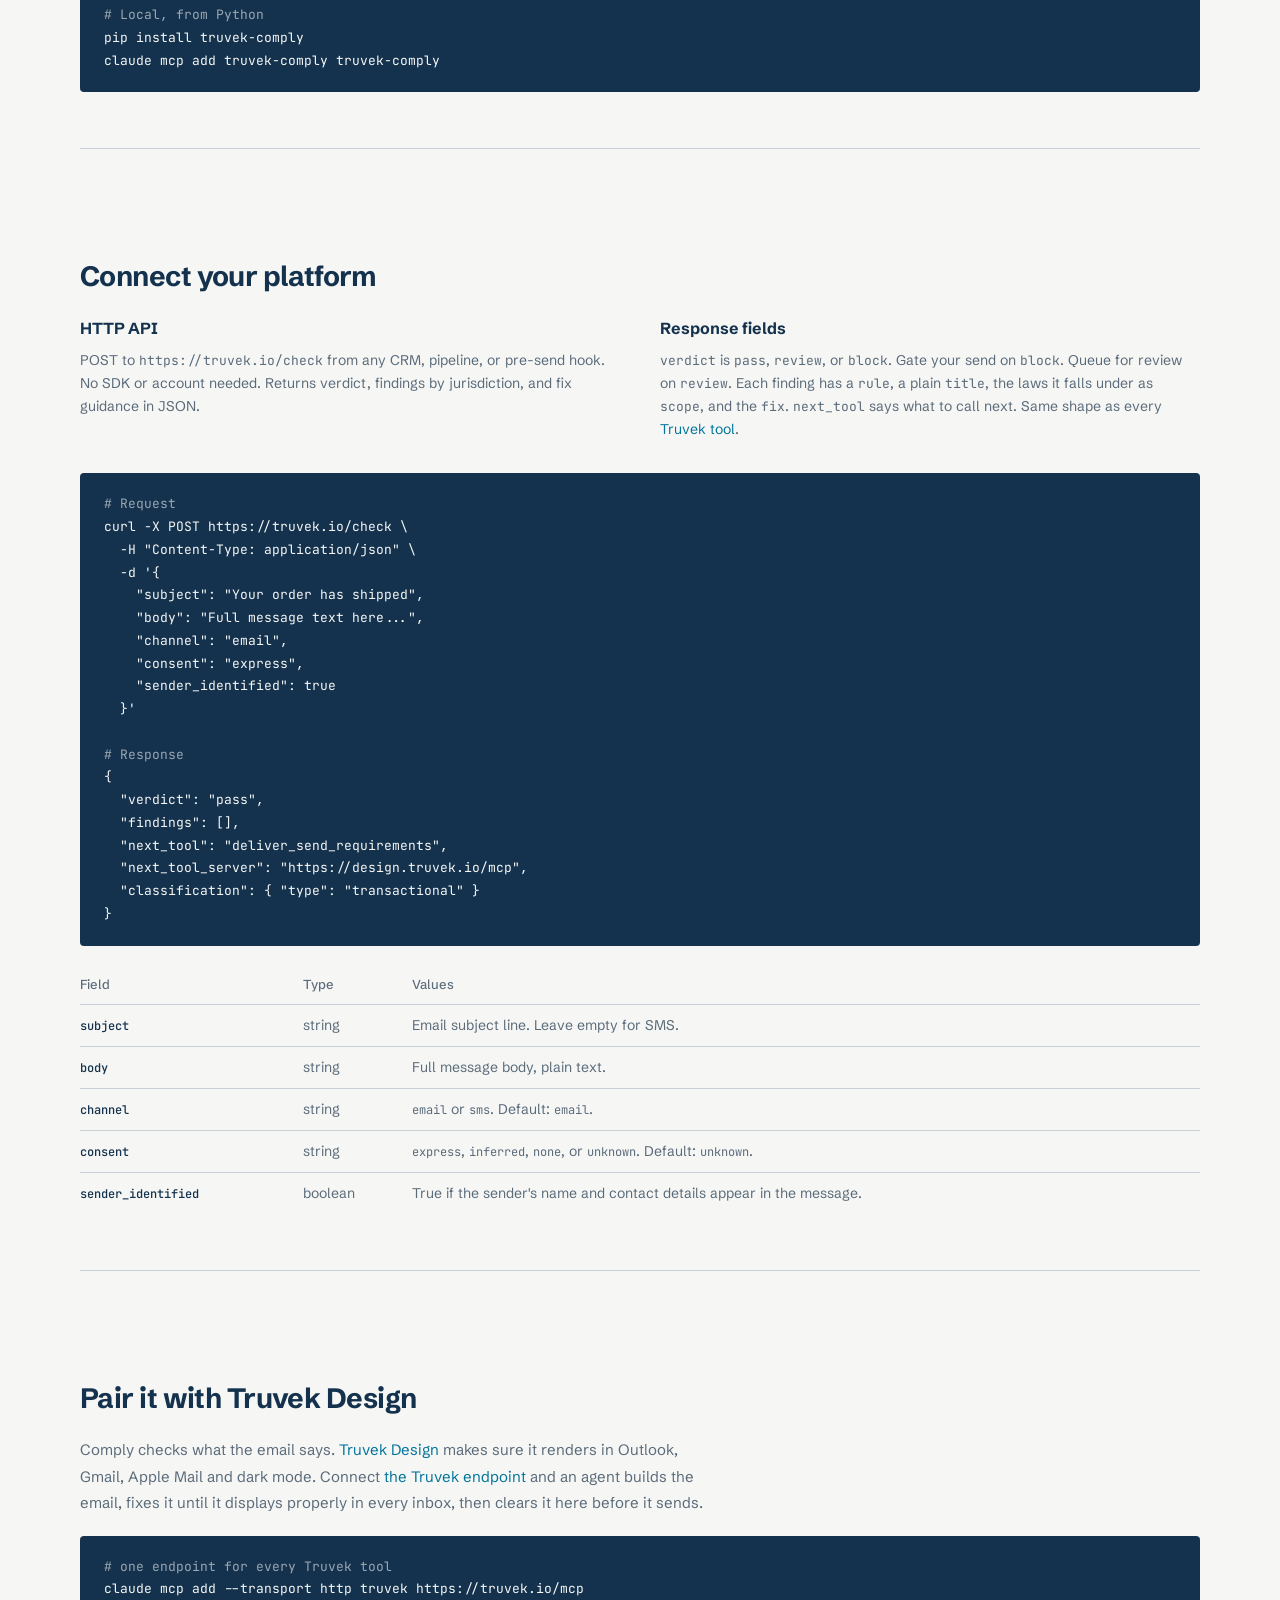
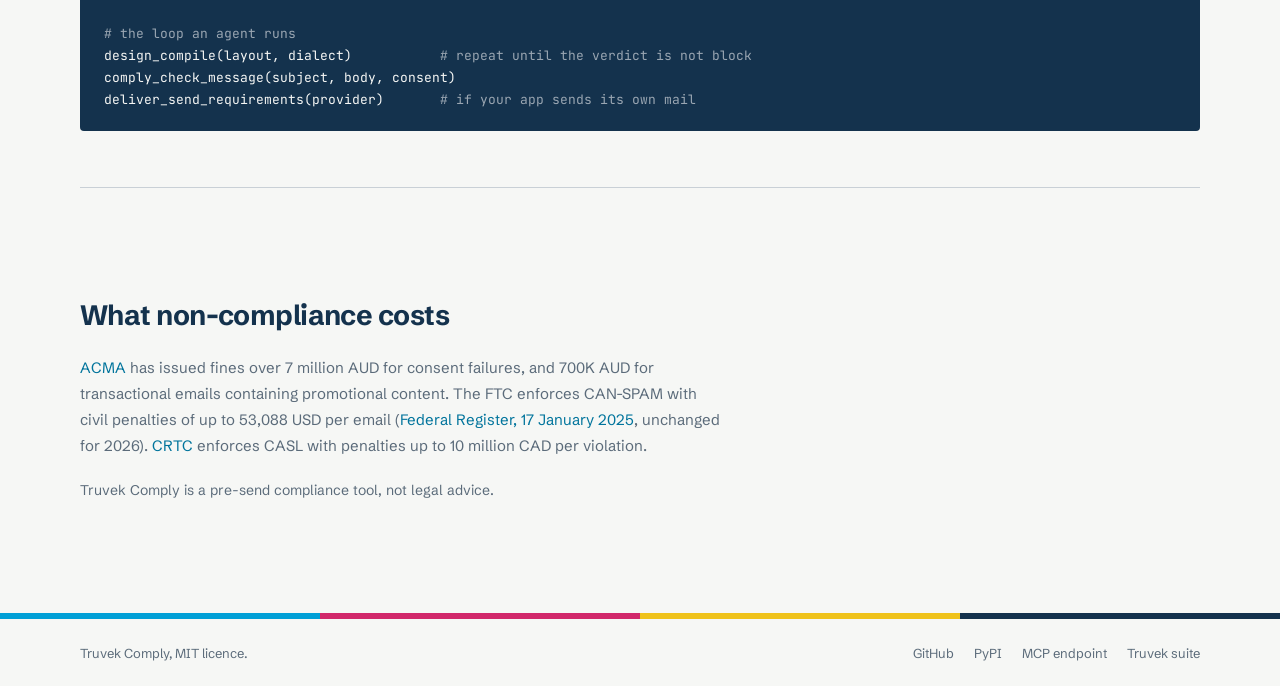
==== commit 0656049d: "Plain language in place of 'lint' on the site The loop steps are now Build, Check the design, Check " ====
--- a/static/comply.html
+++ b/static/comply.html
@@ -738,7 +738,7 @@
   <div class="wrap">
     <div class="section-wrap">
       <h2>Pair it with Truvek Design</h2>
-      <p class="stakes-text">Comply checks what the email says. <a href="/design">Truvek Design</a> makes sure it renders in Outlook, Gmail, Apple Mail and dark mode. Connect <a href="/">the Truvek endpoint</a> and an agent builds the email, lints it until it passes, then clears it here before it sends.</p>
+      <p class="stakes-text">Comply checks what the email says. <a href="/design">Truvek Design</a> makes sure it renders in Outlook, Gmail, Apple Mail and dark mode. Connect <a href="/">the Truvek endpoint</a> and an agent builds the email, fixes it until it displays properly in every inbox, then clears it here before it sends.</p>
 <pre class="suite-loop"><span class="c"># one endpoint for every Truvek tool</span>
 claude mcp add --transport http truvek https://truvek.io/mcp
 
